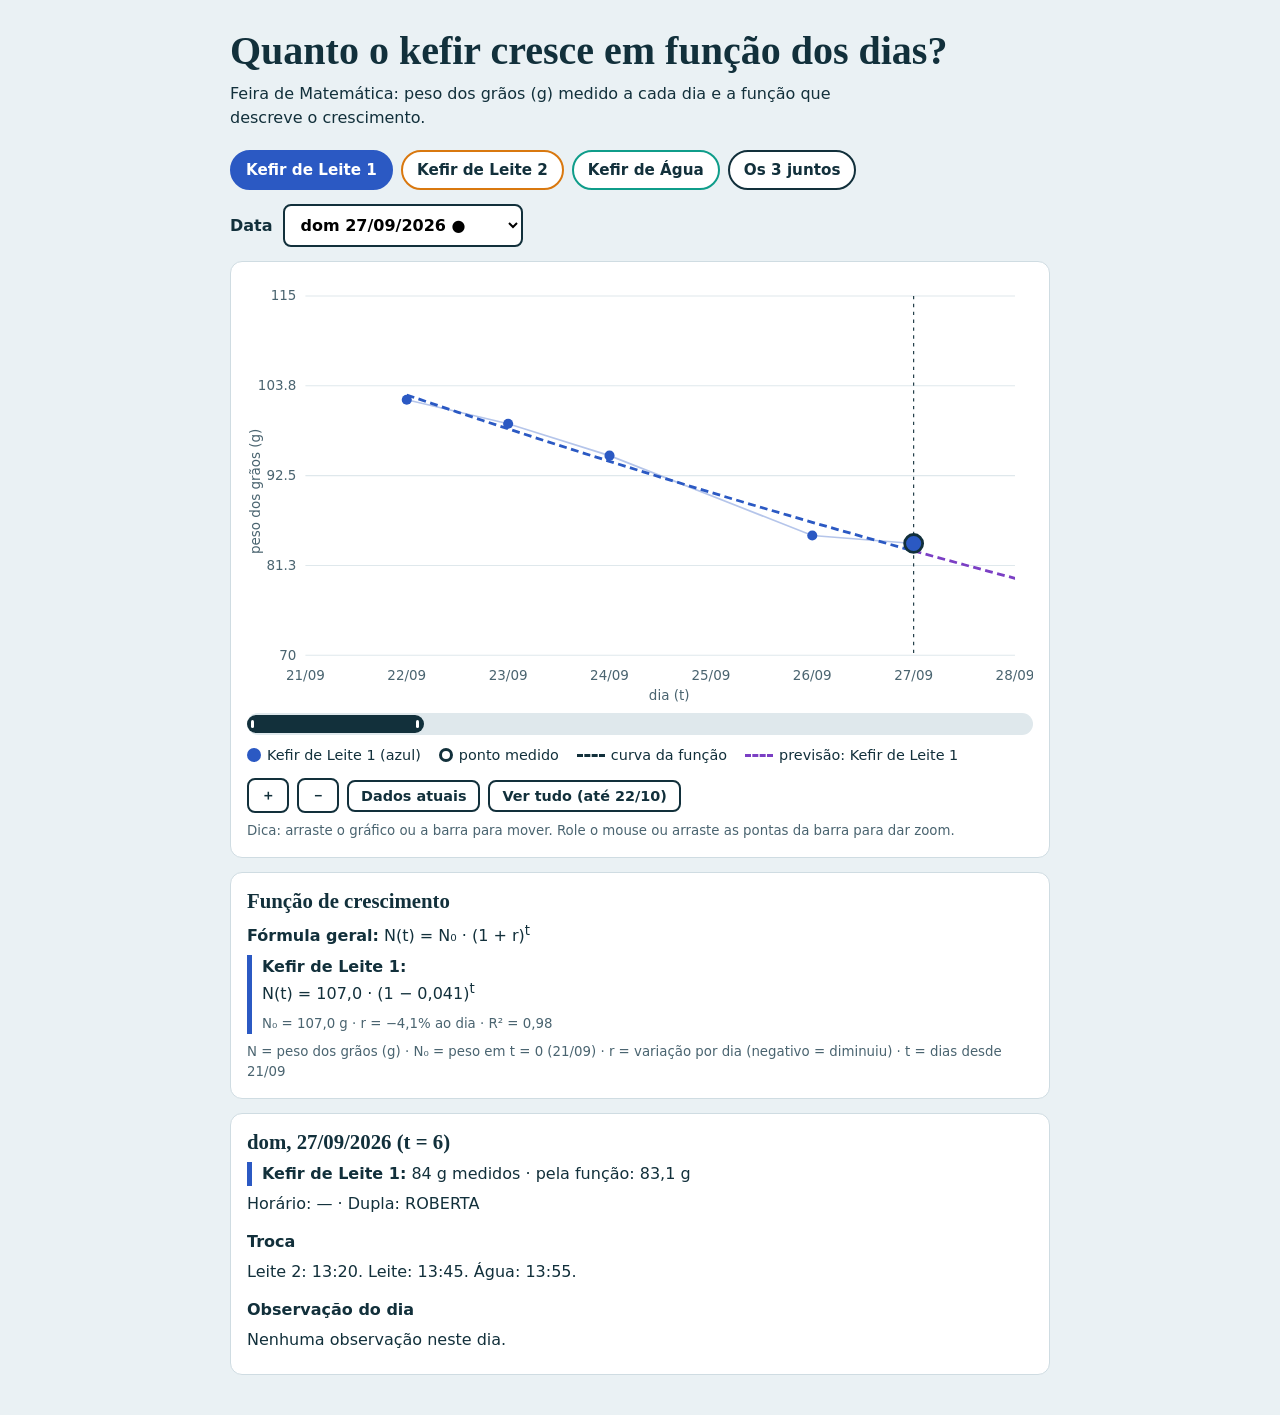
==== index.html @ bd6183dd "Add files via upload" ====
<!DOCTYPE html>
<html lang="pt-BR">
<head>
<meta charset="utf-8">
<meta name="viewport" content="width=device-width,initial-scale=1">
<title>Crescimento do Kefir</title>
<link rel="stylesheet" href="css/style.css">
</head>
<body>
<header>
  <h1>Quanto o kefir cresce em função dos dias?</h1>
  <p>Feira de Matemática: peso dos grãos (g) medido a cada dia e a função que descreve o crescimento.</p>
</header>
<main>
  <nav id="abas" aria-label="Escolha o kefir"></nav>
  <label class="data">Data
    <select id="data"></select>
  </label>
  <section class="card" id="grafico" aria-live="polite"></section>
  <section class="card" id="funcao"></section>
  <section class="card" id="dia"></section>
</main>
<script src="js/data.js"></script>
<script src="js/app.js"></script>
</body>
</html>
---- css/style.css ----
:root{--ink:#12303b;--bg:#eaf1f4;--card:#fff;--line:#cfdce2}
*{box-sizing:border-box}
body{margin:0;background:var(--bg);color:var(--ink);font:16px/1.5 system-ui,sans-serif}
header{padding:28px 20px 8px;max-width:860px;margin:auto}
h1{font:700 clamp(1.6rem,5vw,2.5rem)/1.15 Georgia,serif;margin:0 0 8px}
header p{margin:0;max-width:60ch}
main{max-width:860px;margin:auto;padding:12px 20px 40px;display:grid;gap:14px}
#abas{display:flex;flex-wrap:wrap;gap:8px}
#abas button{border:2px solid var(--c);background:#fff;color:var(--ink);padding:9px 14px;border-radius:999px;font:600 .95rem system-ui;cursor:pointer}
#abas button.on{background:var(--c);color:#fff}
button:focus-visible,select:focus-visible{outline:3px solid #12303b;outline-offset:2px}
.data{display:flex;align-items:center;gap:10px;font-weight:600}
select{font:inherit;padding:9px 12px;border:2px solid var(--ink);border-radius:8px;background:#fff;min-width:240px}
.card{background:var(--card);border:1px solid var(--line);border-radius:12px;padding:16px}
svg{width:100%;height:auto;display:block;cursor:crosshair}
svg text{font:12px system-ui;fill:#4a6470}
.card p{margin:6px 0}
.card p[style]{border-left:5px solid var(--c);padding-left:10px}
h2{margin:0 0 8px;font:700 1.3rem Georgia,serif}
h3{margin:14px 0 2px;font-size:1rem}
small{color:#4a6470;display:block;margin-top:8px}
.leg{display:flex;flex-wrap:wrap;gap:6px 18px;margin-top:10px;font-size:.9rem}
.leg span{display:flex;align-items:center;gap:6px}
.leg i{width:14px;height:14px;border-radius:50%;display:inline-block}
.leg i.pt{background:#fff;border:3px solid var(--ink)}
.leg u{width:28px;border-top:3px dashed var(--ink);display:inline-block}
.leg u.fraca{opacity:.35}
.zoom{display:flex;flex-wrap:wrap;align-items:center;gap:8px;margin-top:12px}
.zoom button{border:2px solid var(--ink);background:#fff;color:var(--ink);border-radius:8px;padding:6px 12px;font:600 .9rem system-ui;cursor:pointer}
.zoom small{flex-basis:100%;margin:0}
svg{cursor:grab;touch-action:pan-y;user-select:none}
#barra{position:relative;height:22px;margin-top:8px;background:#dfe8ec;border-radius:11px;touch-action:none}
#thumb{position:absolute;top:2px;bottom:2px;min-width:22px;background:#12303b;border-radius:9px;cursor:grab}
#thumb .h{position:absolute;top:0;bottom:0;width:12px;cursor:ew-resize}
#thumb .h:first-child{left:0}#thumb .h:last-child{right:0}
#thumb .h::after{content:"";position:absolute;top:5px;bottom:5px;left:4px;width:3px;border-radius:2px;background:#fff}
#previsao svg{cursor:default}
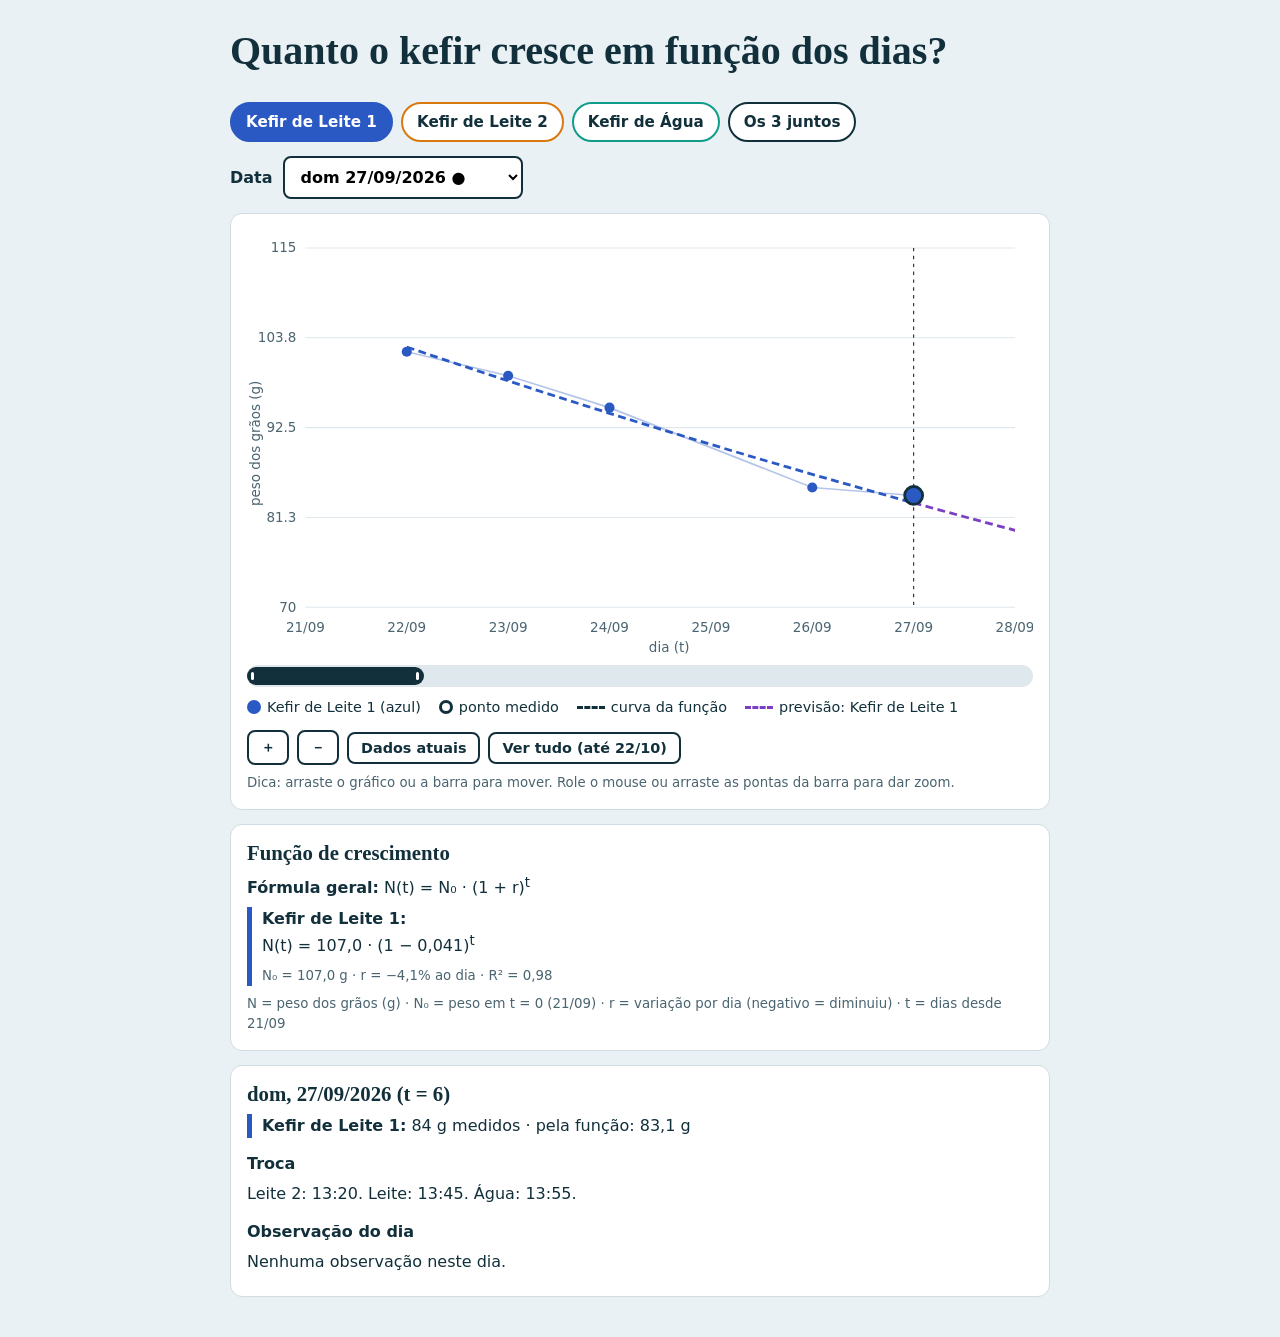
==== commit 609e785d: "Update index.html" ====
--- a/index.html
+++ b/index.html
@@ -9,7 +9,6 @@
 <body>
 <header>
   <h1>Quanto o kefir cresce em função dos dias?</h1>
-  <p>Feira de Matemática: peso dos grãos (g) medido a cada dia e a função que descreve o crescimento.</p>
 </header>
 <main>
   <nav id="abas" aria-label="Escolha o kefir"></nav>
